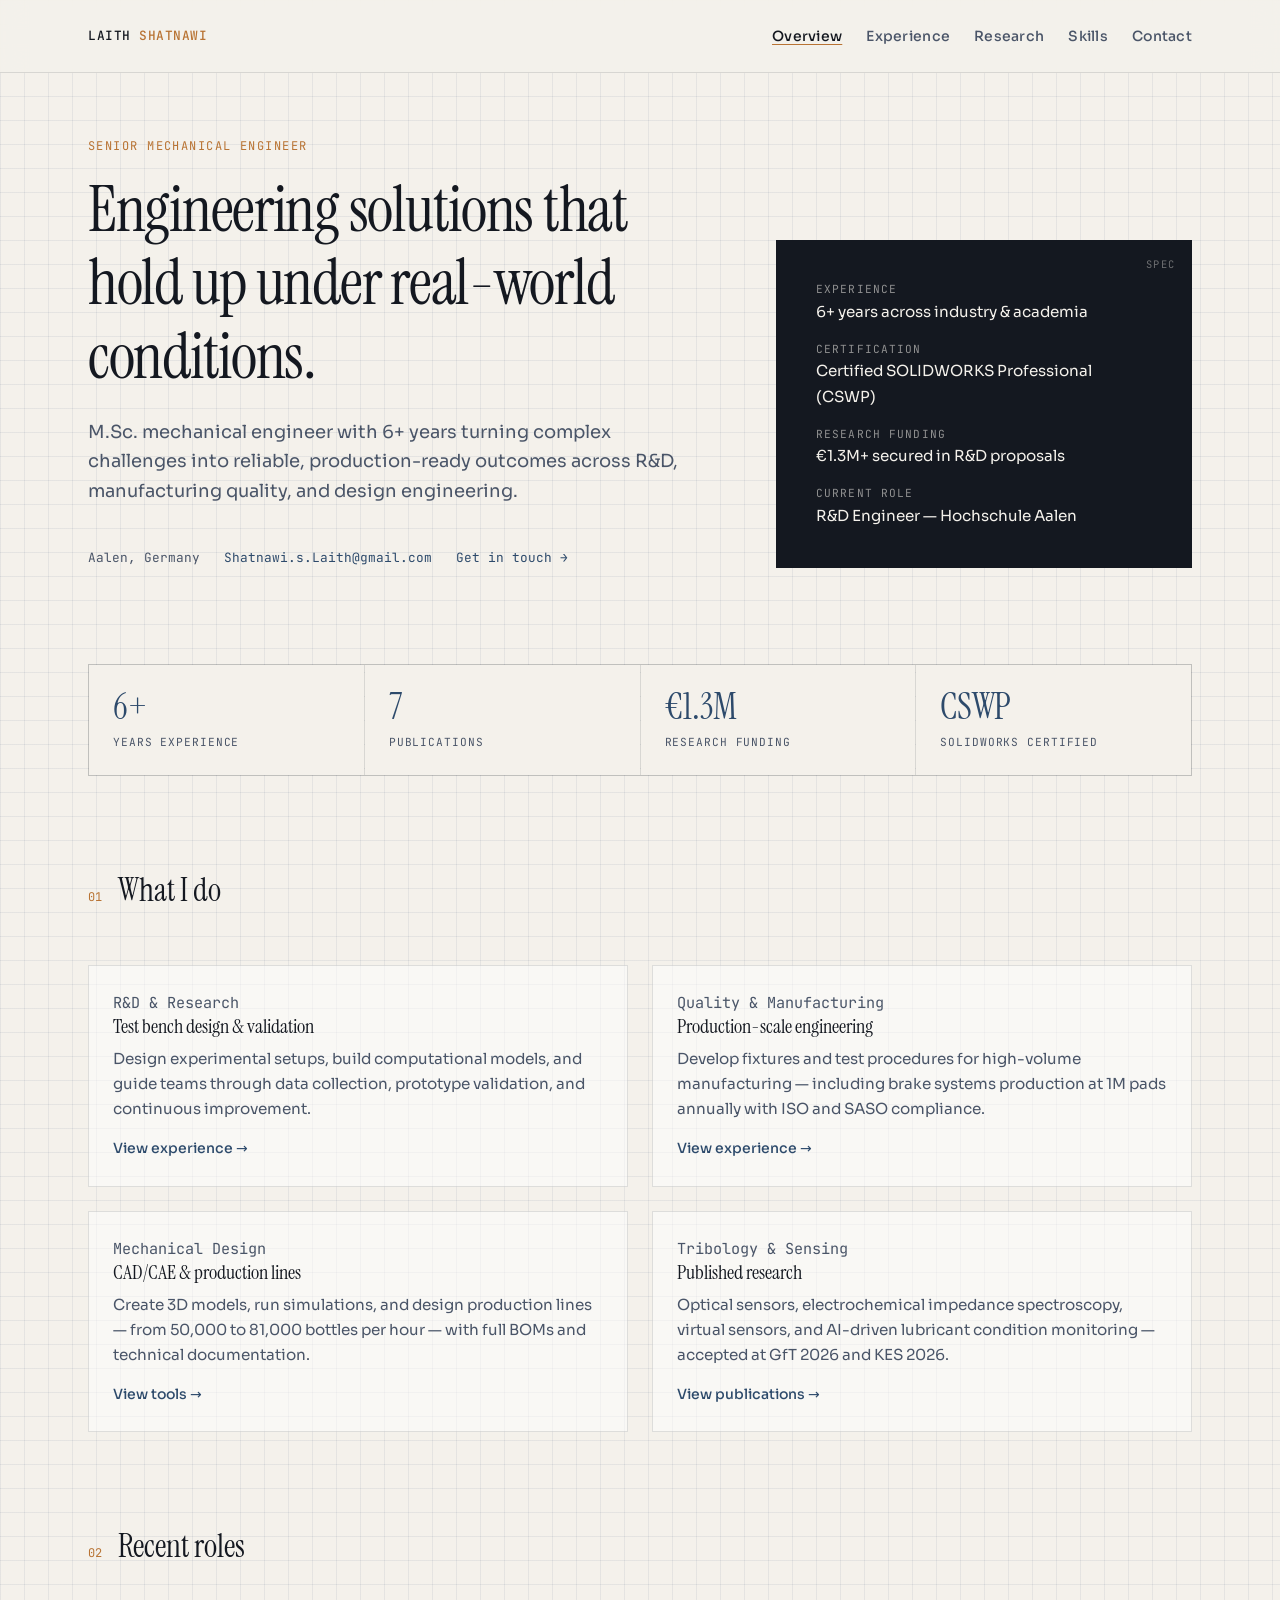
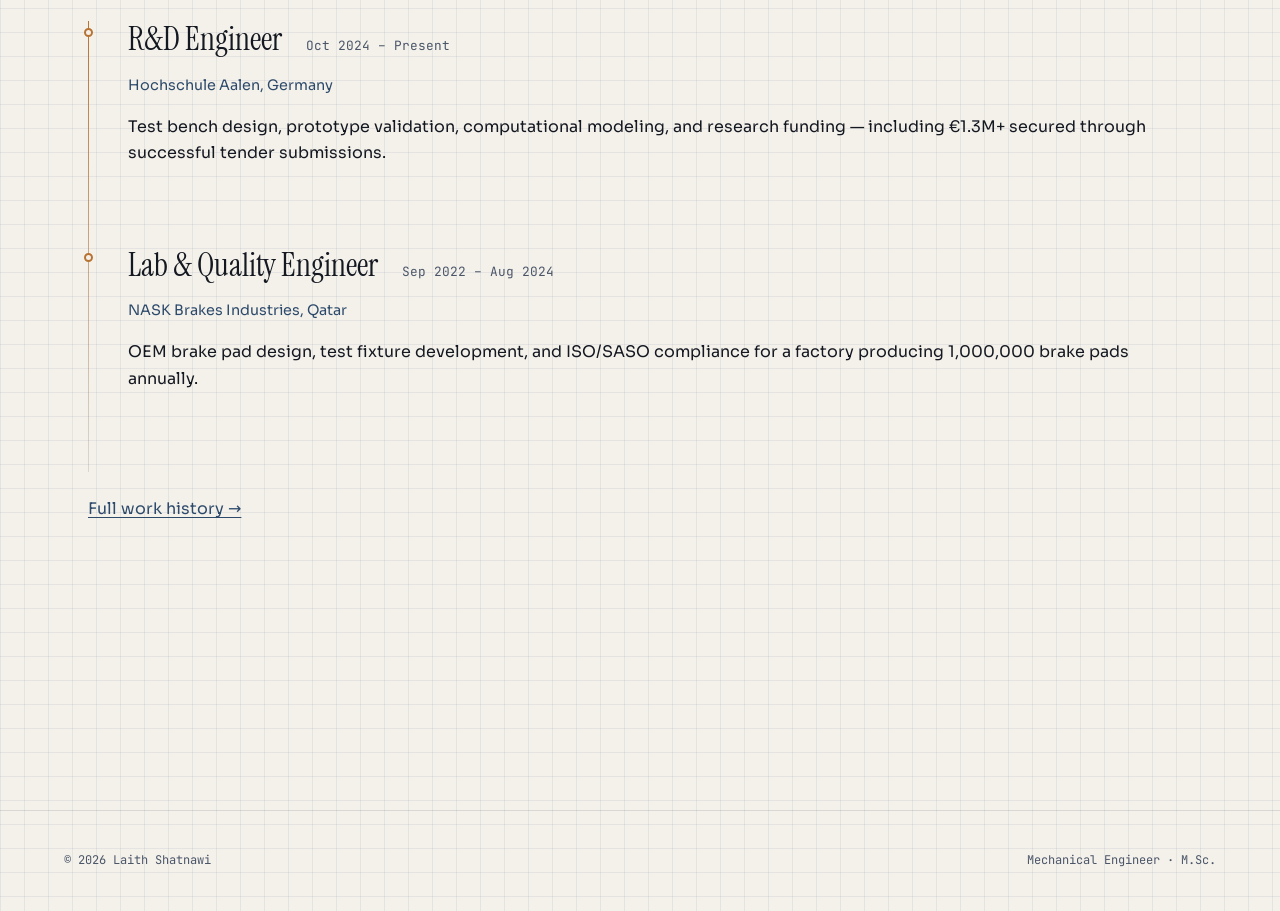
==== index.html @ d7bf0894 "Add multi-page engineering profile site from CV content. Static HTML/CSS site with overview, experie" ====
<!DOCTYPE html>
<html lang="en">
<head>
  <meta charset="UTF-8">
  <meta name="viewport" content="width=device-width, initial-scale=1.0">
  <meta name="description" content="Laith Shatnawi — Senior Mechanical Engineer with 6+ years across R&D, quality engineering, and mechanical design. CSWP certified.">
  <title>Laith Shatnawi — Senior Mechanical Engineer</title>
  <link rel="preconnect" href="https://fonts.googleapis.com">
  <link rel="preconnect" href="https://fonts.gstatic.com" crossorigin>
  <link href="https://fonts.googleapis.com/css2?family=Instrument+Serif:ital@0;1&family=JetBrains+Mono:wght@400;500&family=Sora:wght@400;500;600&display=swap" rel="stylesheet">
  <link rel="stylesheet" href="css/styles.css">
</head>
<body>
  <a class="skip-link" href="#main">Skip to content</a>

  <header class="site-header">
    <div class="nav-inner">
      <a class="logo" href="index.html">Laith <span>Shatnawi</span></a>
      <button class="nav-toggle" aria-expanded="false" aria-controls="site-nav">Menu</button>
      <nav class="site-nav" id="site-nav" aria-label="Main">
        <ul>
          <li><a href="index.html" aria-current="page">Overview</a></li>
          <li><a href="experience.html">Experience</a></li>
          <li><a href="research.html">Research</a></li>
          <li><a href="skills.html">Skills</a></li>
          <li><a href="contact.html">Contact</a></li>
        </ul>
      </nav>
    </div>
  </header>

  <main id="main">
    <section class="hero reveal">
      <div>
        <p class="eyebrow">Senior Mechanical Engineer</p>
        <h1>Engineering solutions that hold up under real-world conditions.</h1>
        <p class="lead">M.Sc. mechanical engineer with 6+ years turning complex challenges into reliable, production-ready outcomes across R&D, manufacturing quality, and design engineering.</p>
        <div class="hero-meta">
          <span>Aalen, Germany</span>
          <a href="mailto:Shatnawi.s.Laith@gmail.com">Shatnawi.s.Laith@gmail.com</a>
          <a href="contact.html">Get in touch →</a>
        </div>
      </div>
      <aside class="spec-card" aria-label="Professional summary">
        <dl>
          <div>
            <dt>Experience</dt>
            <dd>6+ years across industry &amp; academia</dd>
          </div>
          <div>
            <dt>Certification</dt>
            <dd>Certified SOLIDWORKS Professional (CSWP)</dd>
          </div>
          <div>
            <dt>Research funding</dt>
            <dd>€1.3M+ secured in R&amp;D proposals</dd>
          </div>
          <div>
            <dt>Current role</dt>
            <dd>R&amp;D Engineer — Hochschule Aalen</dd>
          </div>
        </dl>
      </aside>
    </section>

    <div class="stats reveal" aria-label="Key metrics">
      <div class="stat">
        <div class="stat-value">6+</div>
        <div class="stat-label">Years experience</div>
      </div>
      <div class="stat">
        <div class="stat-value">7</div>
        <div class="stat-label">Publications</div>
      </div>
      <div class="stat">
        <div class="stat-value">€1.3M</div>
        <div class="stat-label">Research funding</div>
      </div>
      <div class="stat">
        <div class="stat-value">CSWP</div>
        <div class="stat-label">SOLIDWORKS certified</div>
      </div>
    </div>

    <section class="section reveal">
      <div class="section-title">
        <span class="index">01</span>
        <h2>What I do</h2>
      </div>
      <div class="card-grid">
        <article class="card">
          <p class="card-meta">R&amp;D &amp; Research</p>
          <h3>Test bench design &amp; validation</h3>
          <p>Design experimental setups, build computational models, and guide teams through data collection, prototype validation, and continuous improvement.</p>
          <a class="card-link" href="experience.html">View experience →</a>
        </article>
        <article class="card">
          <p class="card-meta">Quality &amp; Manufacturing</p>
          <h3>Production-scale engineering</h3>
          <p>Develop fixtures and test procedures for high-volume manufacturing — including brake systems production at 1M pads annually with ISO and SASO compliance.</p>
          <a class="card-link" href="experience.html">View experience →</a>
        </article>
        <article class="card">
          <p class="card-meta">Mechanical Design</p>
          <h3>CAD/CAE &amp; production lines</h3>
          <p>Create 3D models, run simulations, and design production lines — from 50,000 to 81,000 bottles per hour — with full BOMs and technical documentation.</p>
          <a class="card-link" href="skills.html">View tools →</a>
        </article>
        <article class="card">
          <p class="card-meta">Tribology &amp; Sensing</p>
          <h3>Published research</h3>
          <p>Optical sensors, electrochemical impedance spectroscopy, virtual sensors, and AI-driven lubricant condition monitoring — accepted at GfT 2026 and KES 2026.</p>
          <a class="card-link" href="research.html">View publications →</a>
        </article>
      </div>
    </section>

    <section class="section reveal">
      <div class="section-title">
        <span class="index">02</span>
        <h2>Recent roles</h2>
      </div>
      <div class="timeline">
        <article class="timeline-item">
          <div class="timeline-header">
            <h2>R&amp;D Engineer</h2>
            <span class="timeline-date">Oct 2024 – Present</span>
          </div>
          <p class="timeline-location">Hochschule Aalen, Germany</p>
          <p>Test bench design, prototype validation, computational modeling, and research funding — including €1.3M+ secured through successful tender submissions.</p>
        </article>
        <article class="timeline-item">
          <div class="timeline-header">
            <h2>Lab &amp; Quality Engineer</h2>
            <span class="timeline-date">Sep 2022 – Aug 2024</span>
          </div>
          <p class="timeline-location">NASK Brakes Industries, Qatar</p>
          <p>OEM brake pad design, test fixture development, and ISO/SASO compliance for a factory producing 1,000,000 brake pads annually.</p>
        </article>
      </div>
      <p style="margin-top: var(--space-md);"><a href="experience.html">Full work history →</a></p>
    </section>
  </main>

  <footer class="site-footer">
    <div class="footer-inner">
      <span>© 2026 Laith Shatnawi</span>
      <span>Mechanical Engineer · M.Sc.</span>
    </div>
  </footer>

  <script src="js/main.js"></script>
</body>
</html>
---- css/styles.css ----
/* Laith Shatnawi — Engineering Profile */

:root {
  --ink: #141820;
  --ink-muted: #4a5568;
  --paper: #f4f1eb;
  --paper-warm: #ebe6dc;
  --steel: #2d4a6b;
  --steel-light: #3d6289;
  --copper: #b87333;
  --copper-soft: #d4955a;
  --grid: rgba(45, 74, 107, 0.08);
  --line: rgba(20, 24, 32, 0.12);
  --focus: #2d6cdf;

  --font-display: "Instrument Serif", Georgia, serif;
  --font-body: "Sora", system-ui, sans-serif;
  --font-mono: "JetBrains Mono", ui-monospace, monospace;

  --space-xs: 0.5rem;
  --space-sm: 1rem;
  --space-md: 1.5rem;
  --space-lg: 2.5rem;
  --space-xl: 4rem;
  --space-2xl: 6rem;

  --radius: 2px;
  --max-width: 72rem;
  --nav-height: 4.5rem;
}

*, *::before, *::after { box-sizing: border-box; }

html {
  scroll-behavior: smooth;
  font-size: 100%;
}

@media (prefers-reduced-motion: reduce) {
  html { scroll-behavior: auto; }
  *, *::before, *::after {
    animation-duration: 0.01ms !important;
    animation-iteration-count: 1 !important;
    transition-duration: 0.01ms !important;
  }
}

body {
  margin: 0;
  font-family: var(--font-body);
  font-size: 1rem;
  line-height: 1.65;
  color: var(--ink);
  background-color: var(--paper);
  background-image:
    linear-gradient(var(--grid) 1px, transparent 1px),
    linear-gradient(90deg, var(--grid) 1px, transparent 1px);
  background-size: 24px 24px;
  min-height: 100vh;
}

img { max-width: 100%; height: auto; display: block; }

a {
  color: var(--steel);
  text-decoration-thickness: 1px;
  text-underline-offset: 3px;
  transition: color 0.2s ease;
}

a:hover { color: var(--copper); }

a:focus-visible,
button:focus-visible {
  outline: 2px solid var(--focus);
  outline-offset: 3px;
}

.skip-link {
  position: absolute;
  top: -100%;
  left: var(--space-sm);
  padding: var(--space-xs) var(--space-sm);
  background: var(--ink);
  color: var(--paper);
  z-index: 1000;
}

.skip-link:focus { top: var(--space-sm); }

/* Navigation */
.site-header {
  position: sticky;
  top: 0;
  z-index: 100;
  background: rgba(244, 241, 235, 0.92);
  backdrop-filter: blur(12px);
  border-bottom: 1px solid var(--line);
}

.nav-inner {
  max-width: var(--max-width);
  margin: 0 auto;
  padding: 0 var(--space-md);
  height: var(--nav-height);
  display: flex;
  align-items: center;
  justify-content: space-between;
  gap: var(--space-md);
}

.logo {
  font-family: var(--font-mono);
  font-size: 0.8rem;
  font-weight: 500;
  letter-spacing: 0.04em;
  text-transform: uppercase;
  color: var(--ink);
  text-decoration: none;
}

.logo span { color: var(--copper); }

.site-nav ul {
  display: flex;
  gap: var(--space-md);
  list-style: none;
  margin: 0;
  padding: 0;
}

.site-nav a {
  font-size: 0.875rem;
  font-weight: 500;
  text-decoration: none;
  color: var(--ink-muted);
  letter-spacing: 0.02em;
}

.site-nav a[aria-current="page"],
.site-nav a:hover {
  color: var(--ink);
}

.site-nav a[aria-current="page"] {
  text-decoration: underline;
  text-decoration-color: var(--copper);
}

.nav-toggle {
  display: none;
  background: none;
  border: 1px solid var(--line);
  padding: 0.5rem 0.75rem;
  font-family: var(--font-mono);
  font-size: 0.75rem;
  cursor: pointer;
  color: var(--ink);
}

/* Layout */
main {
  max-width: var(--max-width);
  margin: 0 auto;
  padding: var(--space-xl) var(--space-md) var(--space-2xl);
}

.page-header {
  margin-bottom: var(--space-xl);
  padding-bottom: var(--space-lg);
  border-bottom: 1px solid var(--line);
  position: relative;
}

.page-header::after {
  content: "";
  position: absolute;
  bottom: -1px;
  left: 0;
  width: 4rem;
  height: 2px;
  background: var(--copper);
}

.eyebrow {
  font-family: var(--font-mono);
  font-size: 0.75rem;
  letter-spacing: 0.12em;
  text-transform: uppercase;
  color: var(--copper);
  margin: 0 0 var(--space-sm);
}

h1, h2, h3 {
  font-family: var(--font-display);
  font-weight: 400;
  line-height: 1.15;
  margin: 0 0 var(--space-sm);
}

h1 {
  font-size: clamp(2.5rem, 6vw, 4rem);
  letter-spacing: -0.02em;
}

h2 { font-size: clamp(1.5rem, 3vw, 2rem); }
h3 { font-size: 1.25rem; }

.lead {
  font-size: 1.125rem;
  color: var(--ink-muted);
  max-width: 42rem;
  margin: var(--space-md) 0 0;
}

/* Hero */
.hero {
  display: grid;
  grid-template-columns: 1fr;
  gap: var(--space-xl);
  margin-bottom: var(--space-2xl);
}

@media (min-width: 768px) {
  .hero {
    grid-template-columns: 1.2fr 0.8fr;
    align-items: end;
  }
}

.hero-meta {
  font-family: var(--font-mono);
  font-size: 0.8rem;
  color: var(--ink-muted);
  display: flex;
  flex-wrap: wrap;
  gap: var(--space-sm) var(--space-md);
  margin-top: var(--space-lg);
}

.hero-meta a { text-decoration: none; }
.hero-meta a:hover { text-decoration: underline; }

.spec-card {
  background: var(--ink);
  color: var(--paper);
  padding: var(--space-lg);
  position: relative;
}

.spec-card::before {
  content: "SPEC";
  position: absolute;
  top: var(--space-sm);
  right: var(--space-sm);
  font-family: var(--font-mono);
  font-size: 0.65rem;
  letter-spacing: 0.15em;
  opacity: 0.4;
}

.spec-card dl {
  margin: 0;
  display: grid;
  gap: var(--space-sm);
}

.spec-card dt {
  font-family: var(--font-mono);
  font-size: 0.7rem;
  letter-spacing: 0.1em;
  text-transform: uppercase;
  opacity: 0.55;
}

.spec-card dd {
  margin: 0;
  font-size: 0.95rem;
}

/* Stats row */
.stats {
  display: grid;
  grid-template-columns: repeat(auto-fit, minmax(10rem, 1fr));
  gap: 1px;
  background: var(--line);
  border: 1px solid var(--line);
  margin-bottom: var(--space-2xl);
}

.stat {
  background: var(--paper);
  padding: var(--space-md);
}

.stat-value {
  font-family: var(--font-display);
  font-size: 2.25rem;
  color: var(--steel);
  line-height: 1;
}

.stat-label {
  font-family: var(--font-mono);
  font-size: 0.7rem;
  letter-spacing: 0.08em;
  text-transform: uppercase;
  color: var(--ink-muted);
  margin-top: var(--space-xs);
}

/* Cards & sections */
.section { margin-bottom: var(--space-2xl); }

.section-title {
  display: flex;
  align-items: baseline;
  gap: var(--space-sm);
  margin-bottom: var(--space-lg);
}

.section-title .index {
  font-family: var(--font-mono);
  font-size: 0.75rem;
  color: var(--copper);
}

.card-grid {
  display: grid;
  gap: var(--space-md);
}

@media (min-width: 640px) {
  .card-grid { grid-template-columns: repeat(2, 1fr); }
}

.card {
  background: rgba(255, 255, 255, 0.5);
  border: 1px solid var(--line);
  padding: var(--space-md);
  transition: border-color 0.2s ease, transform 0.2s ease;
}

.card:hover {
  border-color: var(--steel-light);
  transform: translateY(-2px);
}

.card h3 { margin-bottom: var(--space-xs); }

.card-meta {
  font-family: var(--font-mono);
  font-size: 0.75rem;
  color: var(--copper);
  margin-bottom: var(--space-sm);
}

.card p {
  margin: 0;
  font-size: 0.95rem;
  color: var(--ink-muted);
}

.card-link {
  display: inline-block;
  margin-top: var(--space-sm);
  font-size: 0.875rem;
  font-weight: 500;
  text-decoration: none;
}

/* Timeline */
.timeline {
  position: relative;
  padding-left: var(--space-lg);
}

.timeline::before {
  content: "";
  position: absolute;
  left: 0;
  top: 0;
  bottom: 0;
  width: 1px;
  background: linear-gradient(to bottom, var(--copper), var(--line));
}

.timeline-item {
  position: relative;
  padding-bottom: var(--space-xl);
}

.timeline-item::before {
  content: "";
  position: absolute;
  left: calc(-1 * var(--space-lg) - 4px);
  top: 0.4rem;
  width: 9px;
  height: 9px;
  background: var(--paper);
  border: 2px solid var(--copper);
  border-radius: 50%;
}

.timeline-header {
  display: flex;
  flex-wrap: wrap;
  align-items: baseline;
  gap: var(--space-xs) var(--space-md);
  margin-bottom: var(--space-sm);
}

.timeline-header h2 { margin: 0; }

.timeline-date {
  font-family: var(--font-mono);
  font-size: 0.8rem;
  color: var(--ink-muted);
}

.timeline-location {
  font-size: 0.9rem;
  color: var(--steel);
  margin-bottom: var(--space-sm);
}

.timeline ul {
  margin: 0;
  padding-left: 1.25rem;
  color: var(--ink-muted);
}

.timeline li { margin-bottom: 0.5rem; }

/* Publications */
.pub-list { list-style: none; padding: 0; margin: 0; }

.pub-item {
  padding: var(--space-md) 0;
  border-bottom: 1px solid var(--line);
}

.pub-item:first-child { padding-top: 0; }

.pub-title {
  font-weight: 500;
  margin-bottom: var(--space-xs);
  line-height: 1.4;
}

.pub-meta {
  font-family: var(--font-mono);
  font-size: 0.75rem;
  color: var(--ink-muted);
}

.pub-item a {
  font-size: 0.85rem;
  word-break: break-all;
}

/* Skills */
.skill-groups {
  display: grid;
  gap: var(--space-lg);
}

@media (min-width: 640px) {
  .skill-groups { grid-template-columns: repeat(2, 1fr); }
}

.skill-group h3 {
  font-family: var(--font-mono);
  font-size: 0.8rem;
  letter-spacing: 0.08em;
  text-transform: uppercase;
  color: var(--copper);
  margin-bottom: var(--space-sm);
  padding-bottom: var(--space-xs);
  border-bottom: 1px solid var(--line);
}

.skill-tags {
  display: flex;
  flex-wrap: wrap;
  gap: 0.5rem;
  list-style: none;
  padding: 0;
  margin: 0;
}

.skill-tags li {
  font-size: 0.875rem;
  padding: 0.35rem 0.75rem;
  background: rgba(255, 255, 255, 0.6);
  border: 1px solid var(--line);
}

.cert-list { list-style: none; padding: 0; margin: 0; }

.cert-list li {
  padding: var(--space-md);
  border: 1px solid var(--line);
  margin-bottom: var(--space-sm);
  background: rgba(255, 255, 255, 0.4);
}

.cert-list strong { display: block; margin-bottom: 0.25rem; }

.cert-list span {
  font-size: 0.9rem;
  color: var(--ink-muted);
}

/* Contact */
.contact-grid {
  display: grid;
  gap: var(--space-lg);
}

@media (min-width: 640px) {
  .contact-grid { grid-template-columns: 1fr 1fr; }
}

.contact-card {
  padding: var(--space-lg);
  border: 1px solid var(--line);
  background: rgba(255, 255, 255, 0.5);
}

.contact-card h3 { margin-bottom: var(--space-md); }

.contact-list {
  list-style: none;
  padding: 0;
  margin: 0;
}

.contact-list li {
  padding: var(--space-sm) 0;
  border-bottom: 1px solid var(--line);
  display: flex;
  flex-direction: column;
  gap: 0.15rem;
}

.contact-list li:last-child { border-bottom: none; }

.contact-label {
  font-family: var(--font-mono);
  font-size: 0.7rem;
  letter-spacing: 0.1em;
  text-transform: uppercase;
  color: var(--ink-muted);
}

.contact-value {
  font-size: 1rem;
}

.contact-value a { text-decoration: none; font-weight: 500; }

.cta-row {
  display: flex;
  flex-wrap: wrap;
  gap: var(--space-sm);
  margin-top: var(--space-lg);
}

.btn {
  display: inline-flex;
  align-items: center;
  gap: 0.5rem;
  padding: 0.75rem 1.25rem;
  font-family: var(--font-body);
  font-size: 0.9rem;
  font-weight: 500;
  text-decoration: none;
  border: 1px solid var(--ink);
  background: var(--ink);
  color: var(--paper);
  cursor: pointer;
  transition: background 0.2s ease, color 0.2s ease;
}

.btn:hover {
  background: var(--steel);
  border-color: var(--steel);
  color: var(--paper);
}

.btn-outline {
  background: transparent;
  color: var(--ink);
}

.btn-outline:hover {
  background: var(--ink);
  color: var(--paper);
}

/* Footer */
.site-footer {
  border-top: 1px solid var(--line);
  padding: var(--space-lg) var(--space-md);
  margin-top: var(--space-2xl);
}

.footer-inner {
  max-width: var(--max-width);
  margin: 0 auto;
  display: flex;
  flex-wrap: wrap;
  justify-content: space-between;
  gap: var(--space-sm);
  font-family: var(--font-mono);
  font-size: 0.75rem;
  color: var(--ink-muted);
}

/* Reveal animation */
.reveal {
  opacity: 0;
  transform: translateY(1rem);
  transition: opacity 0.6s ease, transform 0.6s ease;
}

.reveal.visible {
  opacity: 1;
  transform: translateY(0);
}

/* Mobile nav */
@media (max-width: 640px) {
  .nav-toggle { display: block; }

  .site-nav {
    position: absolute;
    top: var(--nav-height);
    left: 0;
    right: 0;
    background: var(--paper);
    border-bottom: 1px solid var(--line);
    padding: var(--space-md);
    display: none;
  }

  .site-nav.open { display: block; }

  .site-nav ul {
    flex-direction: column;
    gap: var(--space-sm);
  }
}
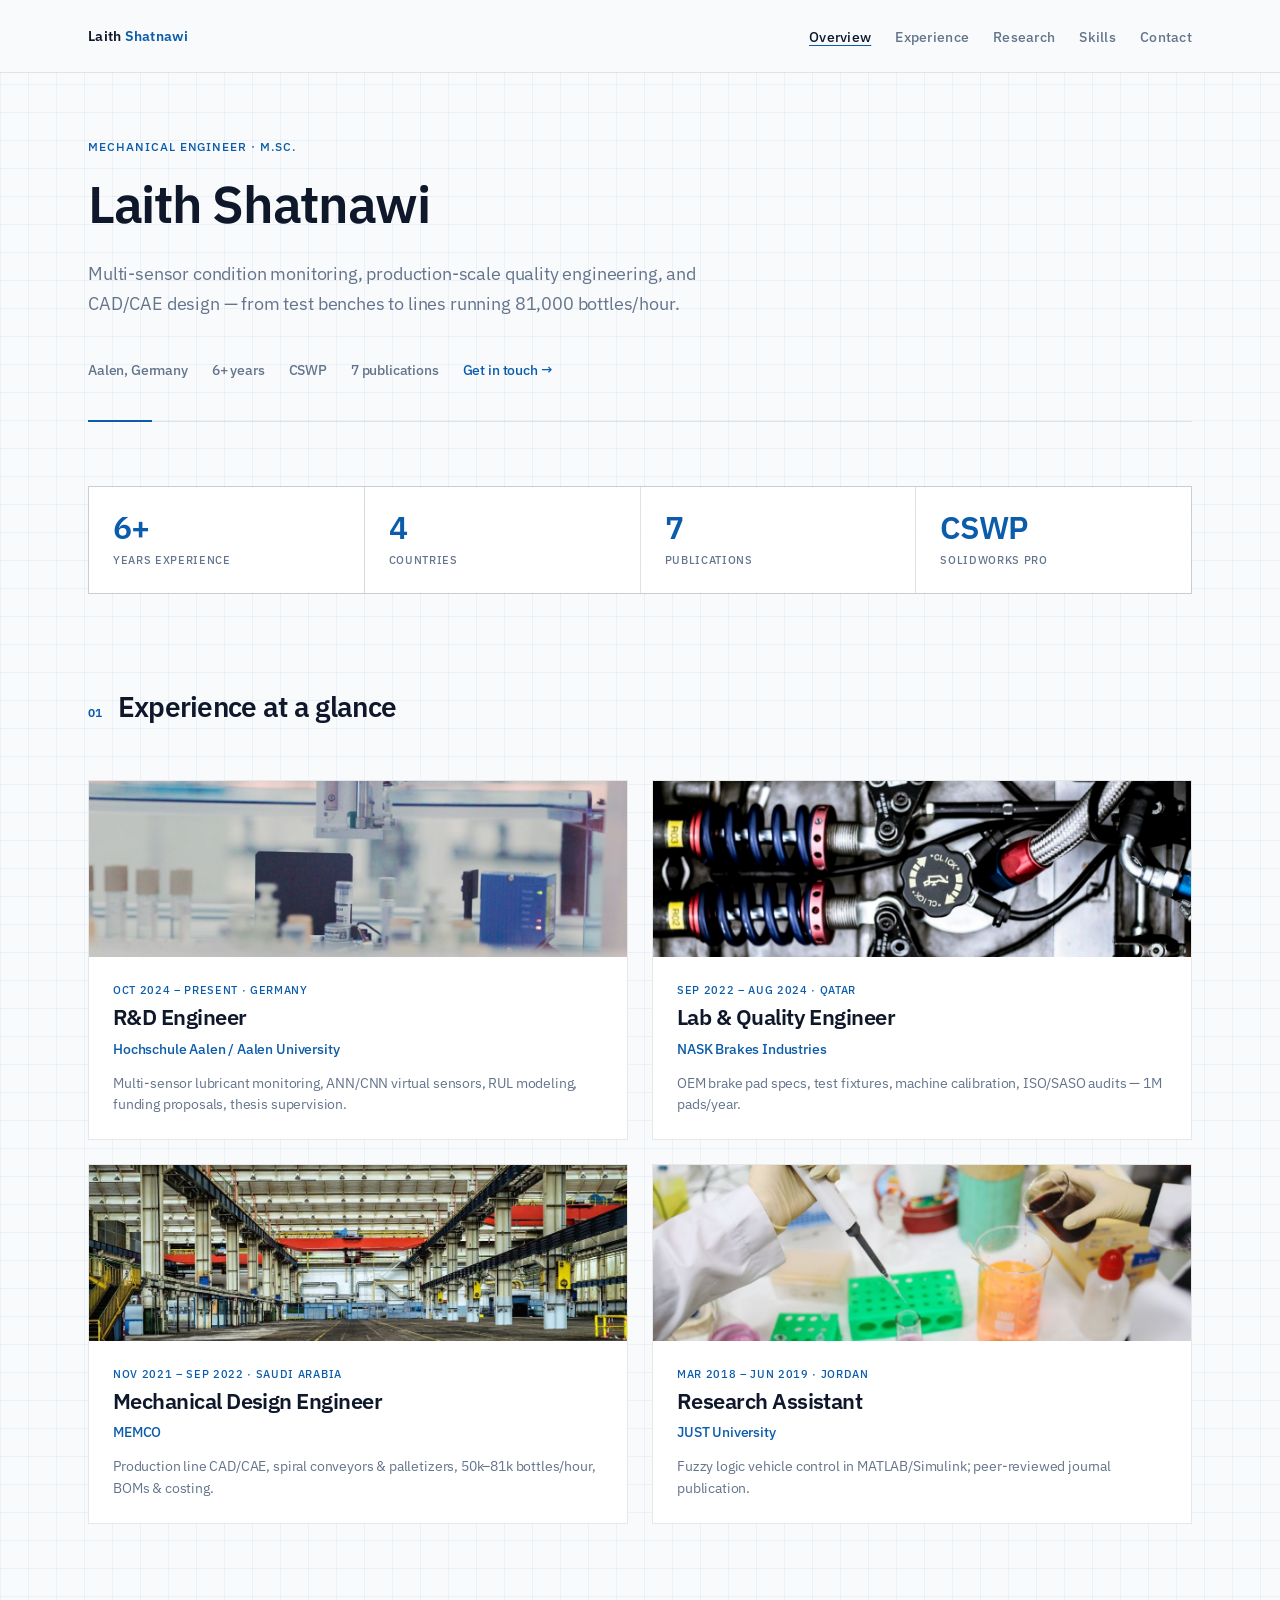
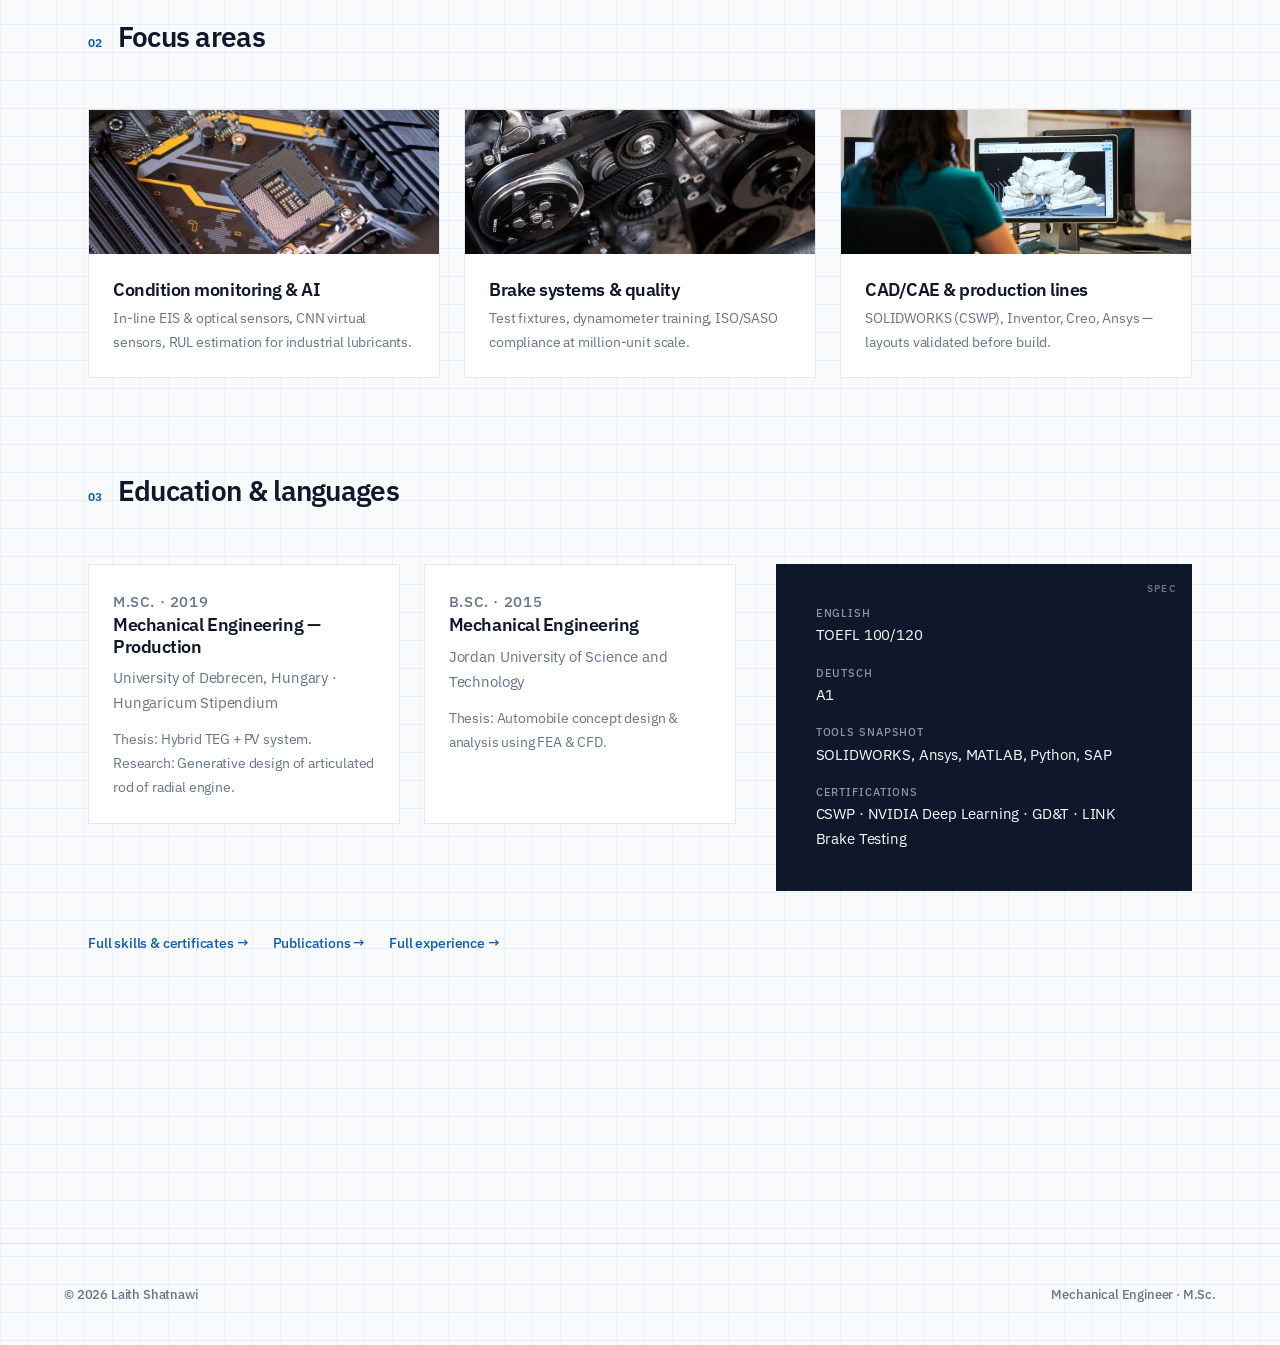
==== commit a89ebbc3: "Rebuild profile for fast overview with scientific light theme. Replace photo placeholders with role " ====
--- a/index.html
+++ b/index.html
@@ -3,11 +3,11 @@
 <head>
   <meta charset="UTF-8">
   <meta name="viewport" content="width=device-width, initial-scale=1.0">
-  <meta name="description" content="Laith Shatnawi — Senior Mechanical Engineer with 6+ years across R&D, quality engineering, and mechanical design. CSWP certified.">
-  <title>Laith Shatnawi — Senior Mechanical Engineer</title>
+  <meta name="description" content="Laith Shatnawi — Mechanical Engineer (M.Sc.). R&D, quality engineering, and mechanical design across Germany, Qatar, Saudi Arabia, and Jordan. CSWP certified.">
+  <title>Laith Shatnawi — Mechanical Engineer</title>
   <link rel="preconnect" href="https://fonts.googleapis.com">
   <link rel="preconnect" href="https://fonts.gstatic.com" crossorigin>
-  <link href="https://fonts.googleapis.com/css2?family=Instrument+Serif:ital@0;1&family=JetBrains+Mono:wght@400;500&family=Sora:wght@400;500;600&display=swap" rel="stylesheet">
+  <link href="https://fonts.googleapis.com/css2?family=IBM+Plex+Sans:ital,wght@0,400;0,500;0,600;0,700;1,400&display=swap" rel="stylesheet">
   <link rel="stylesheet" href="css/styles.css">
 </head>
 <body>
@@ -30,115 +30,159 @@
   </header>
 
   <main id="main">
-    <section class="hero reveal">
-      <div>
-        <p class="eyebrow">Senior Mechanical Engineer</p>
-        <h1>Engineering solutions that hold up under real-world conditions.</h1>
-        <p class="lead">M.Sc. mechanical engineer with 6+ years turning complex challenges into reliable, production-ready outcomes across R&D, manufacturing quality, and design engineering.</p>
-        <div class="hero-meta">
-          <span>Aalen, Germany</span>
-          <a href="mailto:Shatnawi.s.Laith@gmail.com">Shatnawi.s.Laith@gmail.com</a>
-          <a href="contact.html">Get in touch →</a>
-        </div>
+    <header class="hero-overview">
+      <p class="eyebrow">Mechanical Engineer · M.Sc.</p>
+      <h1>Laith Shatnawi</h1>
+      <p class="lead">Multi-sensor condition monitoring, production-scale quality engineering, and CAD/CAE design — from test benches to lines running 81,000 bottles/hour.</p>
+      <div class="hero-meta">
+        <span>Aalen, Germany</span>
+        <span>6+ years</span>
+        <span>CSWP</span>
+        <span>7 publications</span>
+        <a href="contact.html">Get in touch →</a>
       </div>
-      <aside class="spec-card" aria-label="Professional summary">
-        <dl>
-          <div>
-            <dt>Experience</dt>
-            <dd>6+ years across industry &amp; academia</dd>
-          </div>
-          <div>
-            <dt>Certification</dt>
-            <dd>Certified SOLIDWORKS Professional (CSWP)</dd>
-          </div>
-          <div>
-            <dt>Research funding</dt>
-            <dd>€1.3M+ secured in R&amp;D proposals</dd>
-          </div>
-          <div>
-            <dt>Current role</dt>
-            <dd>R&amp;D Engineer — Hochschule Aalen</dd>
-          </div>
-        </dl>
-      </aside>
-    </section>
+    </header>
 
-    <div class="stats reveal" aria-label="Key metrics">
+    <section class="stats" aria-label="Key facts">
       <div class="stat">
         <div class="stat-value">6+</div>
         <div class="stat-label">Years experience</div>
+      </div>
+      <div class="stat">
+        <div class="stat-value">4</div>
+        <div class="stat-label">Countries</div>
       </div>
       <div class="stat">
         <div class="stat-value">7</div>
         <div class="stat-label">Publications</div>
       </div>
       <div class="stat">
-        <div class="stat-value">€1.3M</div>
-        <div class="stat-label">Research funding</div>
+        <div class="stat-value">CSWP</div>
+        <div class="stat-label">SOLIDWORKS Pro</div>
       </div>
-      <div class="stat">
-        <div class="stat-value">CSWP</div>
-        <div class="stat-label">SOLIDWORKS certified</div>
+    </section>
+
+    <section class="section">
+      <div class="section-title">
+        <span class="index">01</span>
+        <h2>Experience at a glance</h2>
       </div>
-    </div>
+      <div class="role-grid">
+        <a class="role-card" href="experience.html#aalen">
+          <img src="images/role-rd.jpg" alt="" width="700" height="394" loading="lazy">
+          <div class="role-card__body">
+            <p class="role-card__meta">Oct 2024 – Present · Germany</p>
+            <h3>R&amp;D Engineer</h3>
+            <p class="role-card__org">Hochschule Aalen / Aalen University</p>
+            <p>Multi-sensor lubricant monitoring, ANN/CNN virtual sensors, RUL modeling, funding proposals, thesis supervision.</p>
+          </div>
+        </a>
+        <a class="role-card" href="experience.html#nask">
+          <img src="images/role-brakes.jpg" alt="" width="700" height="433" loading="lazy">
+          <div class="role-card__body">
+            <p class="role-card__meta">Sep 2022 – Aug 2024 · Qatar</p>
+            <h3>Lab &amp; Quality Engineer</h3>
+            <p class="role-card__org">NASK Brakes Industries</p>
+            <p>OEM brake pad specs, test fixtures, machine calibration, ISO/SASO audits — 1M pads/year.</p>
+          </div>
+        </a>
+        <a class="role-card" href="experience.html#memco">
+          <img src="images/role-production.jpg" alt="" width="700" height="476" loading="lazy">
+          <div class="role-card__body">
+            <p class="role-card__meta">Nov 2021 – Sep 2022 · Saudi Arabia</p>
+            <h3>Mechanical Design Engineer</h3>
+            <p class="role-card__org">MEMCO</p>
+            <p>Production line CAD/CAE, spiral conveyors &amp; palletizers, 50k–81k bottles/hour, BOMs &amp; costing.</p>
+          </div>
+        </a>
+        <a class="role-card" href="experience.html#just">
+          <img src="images/role-research.jpg" alt="" width="700" height="466" loading="lazy">
+          <div class="role-card__body">
+            <p class="role-card__meta">Mar 2018 – Jun 2019 · Jordan</p>
+            <h3>Research Assistant</h3>
+            <p class="role-card__org">JUST University</p>
+            <p>Fuzzy logic vehicle control in MATLAB/Simulink; peer-reviewed journal publication.</p>
+          </div>
+        </a>
+      </div>
+    </section>
 
     <section class="section reveal">
       <div class="section-title">
-        <span class="index">01</span>
-        <h2>What I do</h2>
+        <span class="index">02</span>
+        <h2>Focus areas</h2>
       </div>
-      <div class="card-grid">
-        <article class="card">
-          <p class="card-meta">R&amp;D &amp; Research</p>
-          <h3>Test bench design &amp; validation</h3>
-          <p>Design experimental setups, build computational models, and guide teams through data collection, prototype validation, and continuous improvement.</p>
-          <a class="card-link" href="experience.html">View experience →</a>
+      <div class="focus-strip">
+        <article class="focus-item">
+          <img src="images/work-sensors.jpg" alt="" width="400" height="600" loading="lazy">
+          <div>
+            <h3>Condition monitoring &amp; AI</h3>
+            <p>In-line EIS &amp; optical sensors, CNN virtual sensors, RUL estimation for industrial lubricants.</p>
+          </div>
         </article>
-        <article class="card">
-          <p class="card-meta">Quality &amp; Manufacturing</p>
-          <h3>Production-scale engineering</h3>
-          <p>Develop fixtures and test procedures for high-volume manufacturing — including brake systems production at 1M pads annually with ISO and SASO compliance.</p>
-          <a class="card-link" href="experience.html">View experience →</a>
+        <article class="focus-item">
+          <img src="images/work-automotive.jpg" alt="" width="700" height="394" loading="lazy">
+          <div>
+            <h3>Brake systems &amp; quality</h3>
+            <p>Test fixtures, dynamometer training, ISO/SASO compliance at million-unit scale.</p>
+          </div>
         </article>
-        <article class="card">
-          <p class="card-meta">Mechanical Design</p>
-          <h3>CAD/CAE &amp; production lines</h3>
-          <p>Create 3D models, run simulations, and design production lines — from 50,000 to 81,000 bottles per hour — with full BOMs and technical documentation.</p>
-          <a class="card-link" href="skills.html">View tools →</a>
-        </article>
-        <article class="card">
-          <p class="card-meta">Tribology &amp; Sensing</p>
-          <h3>Published research</h3>
-          <p>Optical sensors, electrochemical impedance spectroscopy, virtual sensors, and AI-driven lubricant condition monitoring — accepted at GfT 2026 and KES 2026.</p>
-          <a class="card-link" href="research.html">View publications →</a>
+        <article class="focus-item">
+          <img src="images/work-cad.jpg" alt="" width="700" height="467" loading="lazy">
+          <div>
+            <h3>CAD/CAE &amp; production lines</h3>
+            <p>SOLIDWORKS (CSWP), Inventor, Creo, Ansys — layouts validated before build.</p>
+          </div>
         </article>
       </div>
     </section>
 
     <section class="section reveal">
       <div class="section-title">
-        <span class="index">02</span>
-        <h2>Recent roles</h2>
+        <span class="index">03</span>
+        <h2>Education &amp; languages</h2>
       </div>
-      <div class="timeline">
-        <article class="timeline-item">
-          <div class="timeline-header">
-            <h2>R&amp;D Engineer</h2>
-            <span class="timeline-date">Oct 2024 – Present</span>
-          </div>
-          <p class="timeline-location">Hochschule Aalen, Germany</p>
-          <p>Test bench design, prototype validation, computational modeling, and research funding — including €1.3M+ secured through successful tender submissions.</p>
-        </article>
-        <article class="timeline-item">
-          <div class="timeline-header">
-            <h2>Lab &amp; Quality Engineer</h2>
-            <span class="timeline-date">Sep 2022 – Aug 2024</span>
-          </div>
-          <p class="timeline-location">NASK Brakes Industries, Qatar</p>
-          <p>OEM brake pad design, test fixture development, and ISO/SASO compliance for a factory producing 1,000,000 brake pads annually.</p>
-        </article>
+      <div class="overview-split">
+        <div class="card-grid">
+          <article class="card">
+            <p class="card-meta">M.Sc. · 2019</p>
+            <h3>Mechanical Engineering — Production</h3>
+            <p>University of Debrecen, Hungary · Hungaricum Stipendium</p>
+            <p style="margin-top:0.75rem;font-size:0.9rem;">Thesis: Hybrid TEG + PV system. Research: Generative design of articulated rod of radial engine.</p>
+          </article>
+          <article class="card">
+            <p class="card-meta">B.Sc. · 2015</p>
+            <h3>Mechanical Engineering</h3>
+            <p>Jordan University of Science and Technology</p>
+            <p style="margin-top:0.75rem;font-size:0.9rem;">Thesis: Automobile concept design &amp; analysis using FEA &amp; CFD.</p>
+          </article>
+        </div>
+        <aside class="spec-card">
+          <dl>
+            <div>
+              <dt>English</dt>
+              <dd>TOEFL 100/120</dd>
+            </div>
+            <div>
+              <dt>Deutsch</dt>
+              <dd>A1</dd>
+            </div>
+            <div>
+              <dt>Tools snapshot</dt>
+              <dd>SOLIDWORKS, Ansys, MATLAB, Python, SAP</dd>
+            </div>
+            <div>
+              <dt>Certifications</dt>
+              <dd>CSWP · NVIDIA Deep Learning · GD&amp;T · LINK Brake Testing</dd>
+            </div>
+          </dl>
+        </aside>
       </div>
-      <p style="margin-top: var(--space-md);"><a href="experience.html">Full work history →</a></p>
+      <p class="section-links">
+        <a href="skills.html">Full skills &amp; certificates →</a>
+        <a href="research.html">Publications →</a>
+        <a href="experience.html">Full experience →</a>
+      </p>
     </section>
   </main>
 
--- a/css/styles.css
+++ b/css/styles.css
@@ -1,21 +1,22 @@
 /* Laith Shatnawi — Engineering Profile */
 
 :root {
-  --ink: #141820;
-  --ink-muted: #4a5568;
-  --paper: #f4f1eb;
-  --paper-warm: #ebe6dc;
-  --steel: #2d4a6b;
-  --steel-light: #3d6289;
-  --copper: #b87333;
-  --copper-soft: #d4955a;
-  --grid: rgba(45, 74, 107, 0.08);
-  --line: rgba(20, 24, 32, 0.12);
-  --focus: #2d6cdf;
-
-  --font-display: "Instrument Serif", Georgia, serif;
-  --font-body: "Sora", system-ui, sans-serif;
-  --font-mono: "JetBrains Mono", ui-monospace, monospace;
+  --ink: #0f172a;
+  --ink-muted: #64748b;
+  --paper: #f8fafc;
+  --paper-warm: #f1f5f9;
+  --steel: #0b5cab;
+  --steel-light: #1a73c7;
+  --copper: #0b5cab;
+  --copper-soft: #3b82c4;
+  --grid: rgba(11, 92, 171, 0.055);
+  --line: rgba(15, 23, 42, 0.1);
+  --focus: #0b5cab;
+  --surface: #ffffff;
+
+  --font-display: "IBM Plex Sans", "Helvetica Neue", Helvetica, Arial, sans-serif;
+  --font-body: "IBM Plex Sans", "Helvetica Neue", Helvetica, Arial, sans-serif;
+  --font-mono: "IBM Plex Sans", "Helvetica Neue", Helvetica, Arial, sans-serif;
 
   --space-xs: 0.5rem;
   --space-sm: 1rem;
@@ -49,13 +50,15 @@
   margin: 0;
   font-family: var(--font-body);
   font-size: 1rem;
+  font-weight: 400;
   line-height: 1.65;
+  letter-spacing: -0.01em;
   color: var(--ink);
   background-color: var(--paper);
   background-image:
     linear-gradient(var(--grid) 1px, transparent 1px),
     linear-gradient(90deg, var(--grid) 1px, transparent 1px);
-  background-size: 24px 24px;
+  background-size: 28px 28px;
   min-height: 100vh;
 }
 
@@ -68,7 +71,7 @@
   transition: color 0.2s ease;
 }
 
-a:hover { color: var(--copper); }
+a:hover { color: var(--steel-light); }
 
 a:focus-visible,
 button:focus-visible {
@@ -93,9 +96,13 @@
   position: sticky;
   top: 0;
   z-index: 100;
-  background: rgba(244, 241, 235, 0.92);
+  background: rgba(248, 250, 252, 0.92);
   backdrop-filter: blur(12px);
   border-bottom: 1px solid var(--line);
+}
+
+.site-header .nav-inner {
+  position: relative;
 }
 
 .nav-inner {
@@ -110,16 +117,16 @@
 }
 
 .logo {
-  font-family: var(--font-mono);
-  font-size: 0.8rem;
-  font-weight: 500;
-  letter-spacing: 0.04em;
-  text-transform: uppercase;
+  font-family: var(--font-body);
+  font-size: 0.85rem;
+  font-weight: 600;
+  letter-spacing: 0.02em;
+  text-transform: none;
   color: var(--ink);
   text-decoration: none;
 }
 
-.logo span { color: var(--copper); }
+.logo span { color: var(--steel); }
 
 .site-nav ul {
   display: flex;
@@ -152,8 +159,9 @@
   background: none;
   border: 1px solid var(--line);
   padding: 0.5rem 0.75rem;
-  font-family: var(--font-mono);
+  font-family: var(--font-body);
   font-size: 0.75rem;
+  font-weight: 500;
   cursor: pointer;
   color: var(--ink);
 }
@@ -183,28 +191,30 @@
 }
 
 .eyebrow {
-  font-family: var(--font-mono);
+  font-family: var(--font-body);
   font-size: 0.75rem;
-  letter-spacing: 0.12em;
+  font-weight: 500;
+  letter-spacing: 0.08em;
   text-transform: uppercase;
-  color: var(--copper);
+  color: var(--steel);
   margin: 0 0 var(--space-sm);
 }
 
 h1, h2, h3 {
   font-family: var(--font-display);
-  font-weight: 400;
-  line-height: 1.15;
+  font-weight: 600;
+  line-height: 1.2;
+  letter-spacing: -0.025em;
   margin: 0 0 var(--space-sm);
 }
 
 h1 {
-  font-size: clamp(2.5rem, 6vw, 4rem);
-  letter-spacing: -0.02em;
-}
-
-h2 { font-size: clamp(1.5rem, 3vw, 2rem); }
-h3 { font-size: 1.25rem; }
+  font-size: clamp(2.25rem, 5vw, 3.25rem);
+  font-weight: 600;
+}
+
+h2 { font-size: clamp(1.35rem, 2.5vw, 1.75rem); }
+h3 { font-size: 1.125rem; font-weight: 600; }
 
 .lead {
   font-size: 1.125rem;
@@ -229,8 +239,9 @@
 }
 
 .hero-meta {
-  font-family: var(--font-mono);
-  font-size: 0.8rem;
+  font-family: var(--font-body);
+  font-size: 0.85rem;
+  font-weight: 500;
   color: var(--ink-muted);
   display: flex;
   flex-wrap: wrap;
@@ -253,9 +264,10 @@
   position: absolute;
   top: var(--space-sm);
   right: var(--space-sm);
-  font-family: var(--font-mono);
+  font-family: var(--font-body);
   font-size: 0.65rem;
-  letter-spacing: 0.15em;
+  font-weight: 600;
+  letter-spacing: 0.12em;
   opacity: 0.4;
 }
 
@@ -266,9 +278,10 @@
 }
 
 .spec-card dt {
-  font-family: var(--font-mono);
+  font-family: var(--font-body);
   font-size: 0.7rem;
-  letter-spacing: 0.1em;
+  font-weight: 500;
+  letter-spacing: 0.08em;
   text-transform: uppercase;
   opacity: 0.55;
 }
@@ -289,21 +302,24 @@
 }
 
 .stat {
-  background: var(--paper);
+  background: var(--surface);
   padding: var(--space-md);
 }
 
 .stat-value {
   font-family: var(--font-display);
-  font-size: 2.25rem;
+  font-size: 2rem;
+  font-weight: 600;
+  letter-spacing: -0.03em;
   color: var(--steel);
   line-height: 1;
 }
 
 .stat-label {
-  font-family: var(--font-mono);
+  font-family: var(--font-body);
   font-size: 0.7rem;
-  letter-spacing: 0.08em;
+  font-weight: 500;
+  letter-spacing: 0.06em;
   text-transform: uppercase;
   color: var(--ink-muted);
   margin-top: var(--space-xs);
@@ -320,8 +336,9 @@
 }
 
 .section-title .index {
-  font-family: var(--font-mono);
+  font-family: var(--font-body);
   font-size: 0.75rem;
+  font-weight: 600;
   color: var(--copper);
 }
 
@@ -335,7 +352,7 @@
 }
 
 .card {
-  background: rgba(255, 255, 255, 0.5);
+  background: var(--surface);
   border: 1px solid var(--line);
   padding: var(--space-md);
   transition: border-color 0.2s ease, transform 0.2s ease;
@@ -349,8 +366,11 @@
 .card h3 { margin-bottom: var(--space-xs); }
 
 .card-meta {
-  font-family: var(--font-mono);
+  font-family: var(--font-body);
   font-size: 0.75rem;
+  font-weight: 500;
+  letter-spacing: 0.04em;
+  text-transform: uppercase;
   color: var(--copper);
   margin-bottom: var(--space-sm);
 }
@@ -413,7 +433,7 @@
 .timeline-header h2 { margin: 0; }
 
 .timeline-date {
-  font-family: var(--font-mono);
+  font-family: var(--font-body);
   font-size: 0.8rem;
   color: var(--ink-muted);
 }
@@ -449,7 +469,7 @@
 }
 
 .pub-meta {
-  font-family: var(--font-mono);
+  font-family: var(--font-body);
   font-size: 0.75rem;
   color: var(--ink-muted);
 }
@@ -470,9 +490,10 @@
 }
 
 .skill-group h3 {
-  font-family: var(--font-mono);
+  font-family: var(--font-body);
   font-size: 0.8rem;
-  letter-spacing: 0.08em;
+  font-weight: 600;
+  letter-spacing: 0.06em;
   text-transform: uppercase;
   color: var(--copper);
   margin-bottom: var(--space-sm);
@@ -492,7 +513,7 @@
 .skill-tags li {
   font-size: 0.875rem;
   padding: 0.35rem 0.75rem;
-  background: rgba(255, 255, 255, 0.6);
+  background: var(--surface);
   border: 1px solid var(--line);
 }
 
@@ -502,7 +523,7 @@
   padding: var(--space-md);
   border: 1px solid var(--line);
   margin-bottom: var(--space-sm);
-  background: rgba(255, 255, 255, 0.4);
+  background: var(--surface);
 }
 
 .cert-list strong { display: block; margin-bottom: 0.25rem; }
@@ -525,7 +546,7 @@
 .contact-card {
   padding: var(--space-lg);
   border: 1px solid var(--line);
-  background: rgba(255, 255, 255, 0.5);
+  background: var(--surface);
 }
 
 .contact-card h3 { margin-bottom: var(--space-md); }
@@ -547,7 +568,7 @@
 .contact-list li:last-child { border-bottom: none; }
 
 .contact-label {
-  font-family: var(--font-mono);
+  font-family: var(--font-body);
   font-size: 0.7rem;
   letter-spacing: 0.1em;
   text-transform: uppercase;
@@ -613,8 +634,9 @@
   flex-wrap: wrap;
   justify-content: space-between;
   gap: var(--space-sm);
-  font-family: var(--font-mono);
-  font-size: 0.75rem;
+  font-family: var(--font-body);
+  font-size: 0.8rem;
+  font-weight: 500;
   color: var(--ink-muted);
 }
 
@@ -628,6 +650,223 @@
 .reveal.visible {
   opacity: 1;
   transform: translateY(0);
+}
+
+/* Overview hero */
+.hero-overview {
+  margin-bottom: var(--space-xl);
+  padding-bottom: var(--space-lg);
+  border-bottom: 1px solid var(--line);
+  position: relative;
+}
+
+.hero-overview::after {
+  content: "";
+  position: absolute;
+  bottom: -1px;
+  left: 0;
+  width: 4rem;
+  height: 2px;
+  background: var(--copper);
+}
+
+.hero-overview h1 {
+  margin-bottom: var(--space-sm);
+}
+
+.section-links {
+  display: flex;
+  flex-wrap: wrap;
+  gap: var(--space-sm) var(--space-md);
+  margin-top: var(--space-lg);
+  font-size: 0.9rem;
+  font-weight: 500;
+}
+
+.section-links a { text-decoration: none; }
+.section-links a:hover { text-decoration: underline; }
+
+.overview-split {
+  display: grid;
+  gap: var(--space-lg);
+}
+
+@media (min-width: 900px) {
+  .overview-split {
+    grid-template-columns: 1.4fr 0.9fr;
+    align-items: start;
+  }
+}
+
+/* Role overview cards */
+.role-grid {
+  display: grid;
+  gap: var(--space-md);
+}
+
+@media (min-width: 720px) {
+  .role-grid { grid-template-columns: repeat(2, 1fr); }
+}
+
+.role-card {
+  display: flex;
+  flex-direction: column;
+  text-decoration: none;
+  color: inherit;
+  background: var(--surface);
+  border: 1px solid var(--line);
+  overflow: hidden;
+  transition: border-color 0.2s ease, transform 0.2s ease;
+}
+
+.role-card:hover {
+  border-color: var(--steel-light);
+  transform: translateY(-3px);
+  color: inherit;
+}
+
+.role-card img {
+  width: 100%;
+  height: 11rem;
+  object-fit: cover;
+}
+
+.role-card__body {
+  padding: var(--space-md);
+  display: flex;
+  flex-direction: column;
+  gap: 0.35rem;
+  flex: 1;
+}
+
+.role-card__meta {
+  font-family: var(--font-body);
+  font-size: 0.7rem;
+  font-weight: 500;
+  letter-spacing: 0.06em;
+  text-transform: uppercase;
+  color: var(--copper);
+  margin: 0;
+}
+
+.role-card h3 {
+  margin: 0;
+  font-size: 1.35rem;
+}
+
+.role-card__org {
+  font-size: 0.9rem;
+  color: var(--steel);
+  margin: 0 0 0.35rem;
+  font-weight: 500;
+}
+
+.role-card__body > p:last-child {
+  margin: 0;
+  font-size: 0.9rem;
+  color: var(--ink-muted);
+  line-height: 1.5;
+}
+
+/* Focus strip */
+.focus-strip {
+  display: grid;
+  gap: var(--space-md);
+}
+
+@media (min-width: 768px) {
+  .focus-strip { grid-template-columns: repeat(3, 1fr); }
+}
+
+.focus-item {
+  border: 1px solid var(--line);
+  background: var(--surface);
+  overflow: hidden;
+}
+
+.focus-item img {
+  width: 100%;
+  height: 9rem;
+  object-fit: cover;
+}
+
+.focus-item > div {
+  padding: var(--space-md);
+}
+
+.focus-item h3 {
+  margin-bottom: 0.35rem;
+  font-size: 1.15rem;
+}
+
+.focus-item p {
+  margin: 0;
+  font-size: 0.9rem;
+  color: var(--ink-muted);
+}
+
+/* Experience detail blocks */
+.exp-block {
+  display: grid;
+  gap: var(--space-md);
+  margin-bottom: var(--space-2xl);
+  padding-bottom: var(--space-xl);
+  border-bottom: 1px solid var(--line);
+  scroll-margin-top: calc(var(--nav-height) + 1rem);
+}
+
+@media (min-width: 800px) {
+  .exp-block {
+    grid-template-columns: 0.9fr 1.2fr;
+    gap: var(--space-lg);
+    align-items: start;
+  }
+}
+
+.exp-block__media {
+  border: 1px solid var(--line);
+  overflow: hidden;
+  background: var(--paper-warm);
+}
+
+.exp-block__media img {
+  width: 100%;
+  height: 100%;
+  min-height: 14rem;
+  object-fit: cover;
+}
+
+.exp-intro {
+  color: var(--ink);
+  font-weight: 500;
+  margin: 0 0 var(--space-sm);
+}
+
+.exp-block ul {
+  margin: 0;
+  padding-left: 1.25rem;
+  color: var(--ink-muted);
+}
+
+.exp-block li { margin-bottom: 0.45rem; }
+
+.title-alt {
+  font-family: var(--font-body);
+  font-size: 0.85rem;
+  font-weight: 500;
+  color: var(--ink-muted);
+  letter-spacing: 0;
+}
+
+.pub-badge {
+  display: inline-block;
+  font-family: var(--font-body);
+  font-size: 0.65rem;
+  font-weight: 600;
+  letter-spacing: 0.08em;
+  text-transform: uppercase;
+  color: var(--copper);
+  margin: 0 0 0.35rem;
 }
 
 /* Mobile nav */
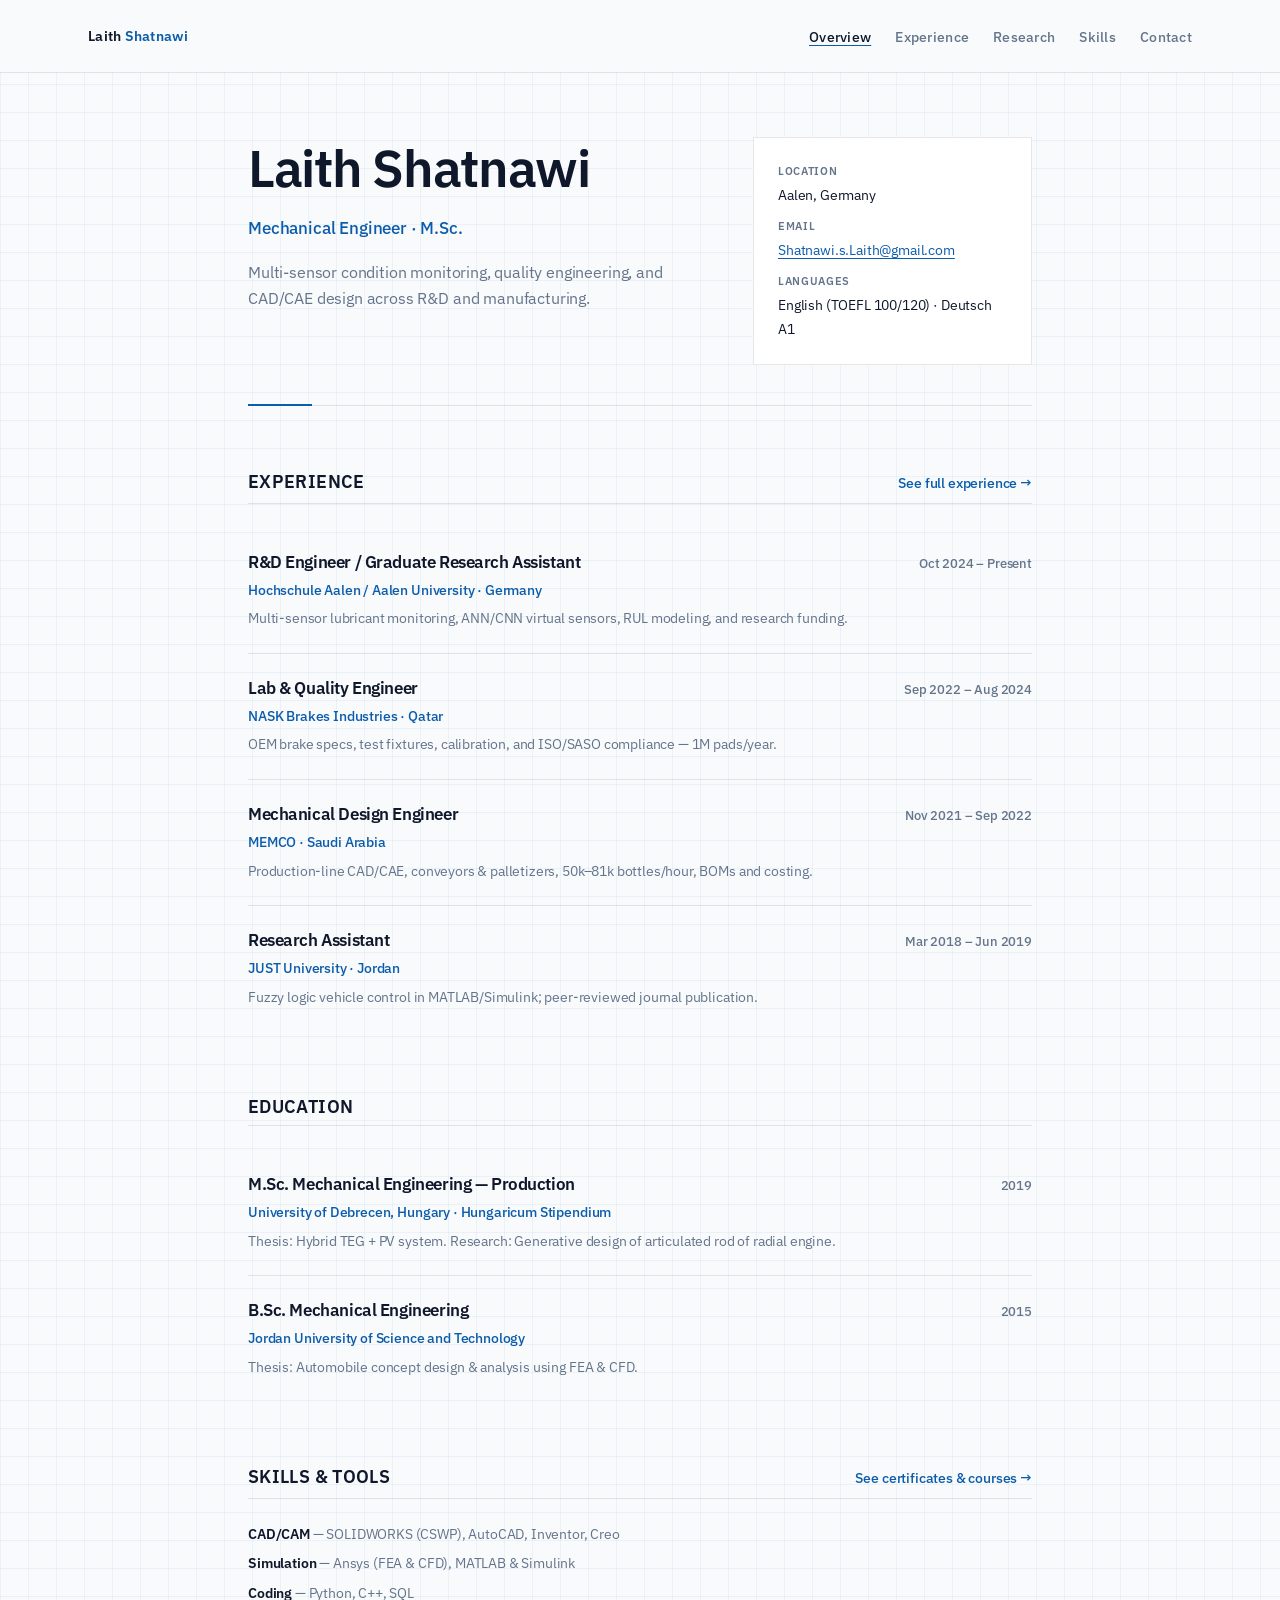
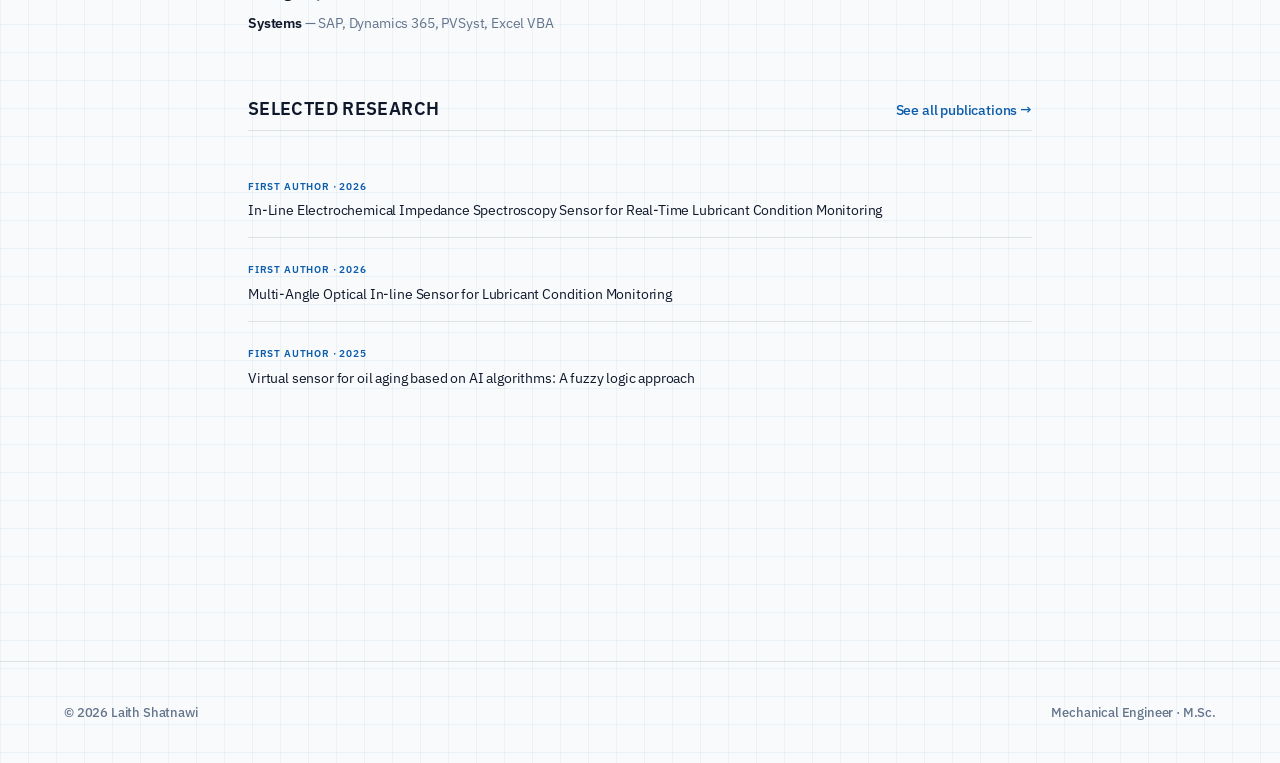
==== commit 0e6ada82: "Present homepage as a classic CV with click-through detail. Remove phone numbers, swap the CAD focus" ====
--- a/index.html
+++ b/index.html
@@ -29,160 +29,117 @@
     </div>
   </header>
 
-  <main id="main">
-    <header class="hero-overview">
-      <p class="eyebrow">Mechanical Engineer · M.Sc.</p>
-      <h1>Laith Shatnawi</h1>
-      <p class="lead">Multi-sensor condition monitoring, production-scale quality engineering, and CAD/CAE design — from test benches to lines running 81,000 bottles/hour.</p>
-      <div class="hero-meta">
-        <span>Aalen, Germany</span>
-        <span>6+ years</span>
-        <span>CSWP</span>
-        <span>7 publications</span>
-        <a href="contact.html">Get in touch →</a>
+  <main id="main" class="cv-main">
+    <header class="cv-header">
+      <div>
+        <h1>Laith Shatnawi</h1>
+        <p class="cv-title">Mechanical Engineer · M.Sc.</p>
+        <p class="lead">Multi-sensor condition monitoring, quality engineering, and CAD/CAE design across R&amp;D and manufacturing.</p>
       </div>
+      <ul class="cv-meta">
+        <li><span>Location</span> Aalen, Germany</li>
+        <li><span>Email</span> <a href="mailto:Shatnawi.s.Laith@gmail.com">Shatnawi.s.Laith@gmail.com</a></li>
+        <li><span>Languages</span> English (TOEFL 100/120) · Deutsch A1</li>
+      </ul>
     </header>
 
-    <section class="stats" aria-label="Key facts">
-      <div class="stat">
-        <div class="stat-value">6+</div>
-        <div class="stat-label">Years experience</div>
+    <section class="cv-section" id="experience">
+      <div class="cv-section__head">
+        <h2>Experience</h2>
+        <a class="cv-more" href="experience.html">See full experience →</a>
       </div>
-      <div class="stat">
-        <div class="stat-value">4</div>
-        <div class="stat-label">Countries</div>
+      <ul class="cv-list">
+        <li>
+          <div class="cv-list__top">
+            <h3>R&amp;D Engineer / Graduate Research Assistant</h3>
+            <span class="cv-list__date">Oct 2024 – Present</span>
+          </div>
+          <p class="cv-list__org">Hochschule Aalen / Aalen University · Germany</p>
+          <p class="cv-list__summary">Multi-sensor lubricant monitoring, ANN/CNN virtual sensors, RUL modeling, and research funding.</p>
+        </li>
+        <li>
+          <div class="cv-list__top">
+            <h3>Lab &amp; Quality Engineer</h3>
+            <span class="cv-list__date">Sep 2022 – Aug 2024</span>
+          </div>
+          <p class="cv-list__org">NASK Brakes Industries · Qatar</p>
+          <p class="cv-list__summary">OEM brake specs, test fixtures, calibration, and ISO/SASO compliance — 1M pads/year.</p>
+        </li>
+        <li>
+          <div class="cv-list__top">
+            <h3>Mechanical Design Engineer</h3>
+            <span class="cv-list__date">Nov 2021 – Sep 2022</span>
+          </div>
+          <p class="cv-list__org">MEMCO · Saudi Arabia</p>
+          <p class="cv-list__summary">Production-line CAD/CAE, conveyors &amp; palletizers, 50k–81k bottles/hour, BOMs and costing.</p>
+        </li>
+        <li>
+          <div class="cv-list__top">
+            <h3>Research Assistant</h3>
+            <span class="cv-list__date">Mar 2018 – Jun 2019</span>
+          </div>
+          <p class="cv-list__org">JUST University · Jordan</p>
+          <p class="cv-list__summary">Fuzzy logic vehicle control in MATLAB/Simulink; peer-reviewed journal publication.</p>
+        </li>
+      </ul>
+    </section>
+
+    <section class="cv-section" id="education">
+      <div class="cv-section__head">
+        <h2>Education</h2>
       </div>
-      <div class="stat">
-        <div class="stat-value">7</div>
-        <div class="stat-label">Publications</div>
+      <ul class="cv-list">
+        <li>
+          <div class="cv-list__top">
+            <h3>M.Sc. Mechanical Engineering — Production</h3>
+            <span class="cv-list__date">2019</span>
+          </div>
+          <p class="cv-list__org">University of Debrecen, Hungary · Hungaricum Stipendium</p>
+          <p class="cv-list__summary">Thesis: Hybrid TEG + PV system. Research: Generative design of articulated rod of radial engine.</p>
+        </li>
+        <li>
+          <div class="cv-list__top">
+            <h3>B.Sc. Mechanical Engineering</h3>
+            <span class="cv-list__date">2015</span>
+          </div>
+          <p class="cv-list__org">Jordan University of Science and Technology</p>
+          <p class="cv-list__summary">Thesis: Automobile concept design &amp; analysis using FEA &amp; CFD.</p>
+        </li>
+      </ul>
+    </section>
+
+    <section class="cv-section" id="skills">
+      <div class="cv-section__head">
+        <h2>Skills &amp; tools</h2>
+        <a class="cv-more" href="skills.html">See certificates &amp; courses →</a>
       </div>
-      <div class="stat">
-        <div class="stat-value">CSWP</div>
-        <div class="stat-label">SOLIDWORKS Pro</div>
+      <div class="cv-skills">
+        <p><strong>CAD/CAM</strong> — SOLIDWORKS (CSWP), AutoCAD, Inventor, Creo</p>
+        <p><strong>Simulation</strong> — Ansys (FEA &amp; CFD), MATLAB &amp; Simulink</p>
+        <p><strong>Coding</strong> — Python, C++, SQL</p>
+        <p><strong>Systems</strong> — SAP, Dynamics 365, PVSyst, Excel VBA</p>
       </div>
     </section>
 
-    <section class="section">
-      <div class="section-title">
-        <span class="index">01</span>
-        <h2>Experience at a glance</h2>
+    <section class="cv-section" id="research">
+      <div class="cv-section__head">
+        <h2>Selected research</h2>
+        <a class="cv-more" href="research.html">See all publications →</a>
       </div>
-      <div class="role-grid">
-        <a class="role-card" href="experience.html#aalen">
-          <img src="images/role-rd.jpg" alt="" width="700" height="394" loading="lazy">
-          <div class="role-card__body">
-            <p class="role-card__meta">Oct 2024 – Present · Germany</p>
-            <h3>R&amp;D Engineer</h3>
-            <p class="role-card__org">Hochschule Aalen / Aalen University</p>
-            <p>Multi-sensor lubricant monitoring, ANN/CNN virtual sensors, RUL modeling, funding proposals, thesis supervision.</p>
-          </div>
-        </a>
-        <a class="role-card" href="experience.html#nask">
-          <img src="images/role-brakes.jpg" alt="" width="700" height="433" loading="lazy">
-          <div class="role-card__body">
-            <p class="role-card__meta">Sep 2022 – Aug 2024 · Qatar</p>
-            <h3>Lab &amp; Quality Engineer</h3>
-            <p class="role-card__org">NASK Brakes Industries</p>
-            <p>OEM brake pad specs, test fixtures, machine calibration, ISO/SASO audits — 1M pads/year.</p>
-          </div>
-        </a>
-        <a class="role-card" href="experience.html#memco">
-          <img src="images/role-production.jpg" alt="" width="700" height="476" loading="lazy">
-          <div class="role-card__body">
-            <p class="role-card__meta">Nov 2021 – Sep 2022 · Saudi Arabia</p>
-            <h3>Mechanical Design Engineer</h3>
-            <p class="role-card__org">MEMCO</p>
-            <p>Production line CAD/CAE, spiral conveyors &amp; palletizers, 50k–81k bottles/hour, BOMs &amp; costing.</p>
-          </div>
-        </a>
-        <a class="role-card" href="experience.html#just">
-          <img src="images/role-research.jpg" alt="" width="700" height="466" loading="lazy">
-          <div class="role-card__body">
-            <p class="role-card__meta">Mar 2018 – Jun 2019 · Jordan</p>
-            <h3>Research Assistant</h3>
-            <p class="role-card__org">JUST University</p>
-            <p>Fuzzy logic vehicle control in MATLAB/Simulink; peer-reviewed journal publication.</p>
-          </div>
-        </a>
-      </div>
-    </section>
-
-    <section class="section reveal">
-      <div class="section-title">
-        <span class="index">02</span>
-        <h2>Focus areas</h2>
-      </div>
-      <div class="focus-strip">
-        <article class="focus-item">
-          <img src="images/work-sensors.jpg" alt="" width="400" height="600" loading="lazy">
-          <div>
-            <h3>Condition monitoring &amp; AI</h3>
-            <p>In-line EIS &amp; optical sensors, CNN virtual sensors, RUL estimation for industrial lubricants.</p>
-          </div>
-        </article>
-        <article class="focus-item">
-          <img src="images/work-automotive.jpg" alt="" width="700" height="394" loading="lazy">
-          <div>
-            <h3>Brake systems &amp; quality</h3>
-            <p>Test fixtures, dynamometer training, ISO/SASO compliance at million-unit scale.</p>
-          </div>
-        </article>
-        <article class="focus-item">
-          <img src="images/work-cad.jpg" alt="" width="700" height="467" loading="lazy">
-          <div>
-            <h3>CAD/CAE &amp; production lines</h3>
-            <p>SOLIDWORKS (CSWP), Inventor, Creo, Ansys — layouts validated before build.</p>
-          </div>
-        </article>
-      </div>
-    </section>
-
-    <section class="section reveal">
-      <div class="section-title">
-        <span class="index">03</span>
-        <h2>Education &amp; languages</h2>
-      </div>
-      <div class="overview-split">
-        <div class="card-grid">
-          <article class="card">
-            <p class="card-meta">M.Sc. · 2019</p>
-            <h3>Mechanical Engineering — Production</h3>
-            <p>University of Debrecen, Hungary · Hungaricum Stipendium</p>
-            <p style="margin-top:0.75rem;font-size:0.9rem;">Thesis: Hybrid TEG + PV system. Research: Generative design of articulated rod of radial engine.</p>
-          </article>
-          <article class="card">
-            <p class="card-meta">B.Sc. · 2015</p>
-            <h3>Mechanical Engineering</h3>
-            <p>Jordan University of Science and Technology</p>
-            <p style="margin-top:0.75rem;font-size:0.9rem;">Thesis: Automobile concept design &amp; analysis using FEA &amp; CFD.</p>
-          </article>
-        </div>
-        <aside class="spec-card">
-          <dl>
-            <div>
-              <dt>English</dt>
-              <dd>TOEFL 100/120</dd>
-            </div>
-            <div>
-              <dt>Deutsch</dt>
-              <dd>A1</dd>
-            </div>
-            <div>
-              <dt>Tools snapshot</dt>
-              <dd>SOLIDWORKS, Ansys, MATLAB, Python, SAP</dd>
-            </div>
-            <div>
-              <dt>Certifications</dt>
-              <dd>CSWP · NVIDIA Deep Learning · GD&amp;T · LINK Brake Testing</dd>
-            </div>
-          </dl>
-        </aside>
-      </div>
-      <p class="section-links">
-        <a href="skills.html">Full skills &amp; certificates →</a>
-        <a href="research.html">Publications →</a>
-        <a href="experience.html">Full experience →</a>
-      </p>
+      <ul class="cv-pubs">
+        <li>
+          <span class="pub-badge">First author · 2026</span>
+          <p>In-Line Electrochemical Impedance Spectroscopy Sensor for Real-Time Lubricant Condition Monitoring</p>
+        </li>
+        <li>
+          <span class="pub-badge">First author · 2026</span>
+          <p>Multi-Angle Optical In-line Sensor for Lubricant Condition Monitoring</p>
+        </li>
+        <li>
+          <span class="pub-badge">First author · 2025</span>
+          <p>Virtual sensor for oil aging based on AI algorithms: A fuzzy logic approach</p>
+        </li>
+      </ul>
     </section>
   </main>
 
--- a/css/styles.css
+++ b/css/styles.css
@@ -869,6 +869,190 @@
   margin: 0 0 0.35rem;
 }
 
+/* CV-style overview */
+.cv-main {
+  max-width: 52rem;
+}
+
+.cv-header {
+  display: grid;
+  gap: var(--space-lg);
+  margin-bottom: var(--space-xl);
+  padding-bottom: var(--space-lg);
+  border-bottom: 1px solid var(--line);
+  position: relative;
+}
+
+.cv-header::after {
+  content: "";
+  position: absolute;
+  bottom: -1px;
+  left: 0;
+  width: 4rem;
+  height: 2px;
+  background: var(--copper);
+}
+
+.cv-title {
+  margin: 0 0 var(--space-sm);
+  font-size: 1.05rem;
+  font-weight: 500;
+  color: var(--steel);
+}
+
+.cv-header .lead {
+  margin-top: var(--space-sm);
+  font-size: 1rem;
+}
+
+.cv-meta {
+  list-style: none;
+  margin: 0;
+  padding: var(--space-md);
+  background: var(--surface);
+  border: 1px solid var(--line);
+  display: grid;
+  gap: 0.65rem;
+}
+
+.cv-meta li {
+  font-size: 0.9rem;
+  color: var(--ink);
+  display: grid;
+  gap: 0.15rem;
+}
+
+.cv-meta span {
+  font-size: 0.7rem;
+  font-weight: 600;
+  letter-spacing: 0.06em;
+  text-transform: uppercase;
+  color: var(--ink-muted);
+}
+
+@media (min-width: 720px) {
+  .cv-header {
+    grid-template-columns: 1.5fr 0.9fr;
+    align-items: start;
+  }
+}
+
+.cv-section {
+  margin-bottom: var(--space-xl);
+}
+
+.cv-section__head {
+  display: flex;
+  flex-wrap: wrap;
+  align-items: baseline;
+  justify-content: space-between;
+  gap: var(--space-sm);
+  margin-bottom: var(--space-md);
+  padding-bottom: var(--space-xs);
+  border-bottom: 1px solid var(--line);
+}
+
+.cv-section__head h2 {
+  margin: 0;
+  font-size: 1.15rem;
+  font-weight: 600;
+  letter-spacing: 0.02em;
+  text-transform: uppercase;
+  color: var(--ink);
+}
+
+.cv-more {
+  font-size: 0.85rem;
+  font-weight: 500;
+  text-decoration: none;
+}
+
+.cv-list {
+  list-style: none;
+  margin: 0;
+  padding: 0;
+}
+
+.cv-list > li {
+  padding: var(--space-md) 0;
+  border-bottom: 1px solid var(--line);
+}
+
+.cv-list > li:last-child { border-bottom: none; }
+
+.cv-list__top {
+  display: flex;
+  flex-wrap: wrap;
+  align-items: baseline;
+  justify-content: space-between;
+  gap: 0.35rem var(--space-md);
+  margin-bottom: 0.25rem;
+}
+
+.cv-list__top h3 {
+  margin: 0;
+  font-size: 1.05rem;
+  font-weight: 600;
+}
+
+.cv-list__date {
+  font-size: 0.8rem;
+  font-weight: 500;
+  color: var(--ink-muted);
+  white-space: nowrap;
+}
+
+.cv-list__org {
+  margin: 0 0 0.35rem;
+  font-size: 0.9rem;
+  font-weight: 500;
+  color: var(--steel);
+}
+
+.cv-list__summary {
+  margin: 0;
+  font-size: 0.9rem;
+  color: var(--ink-muted);
+  line-height: 1.5;
+}
+
+.cv-skills {
+  display: grid;
+  gap: 0.5rem;
+}
+
+.cv-skills p {
+  margin: 0;
+  font-size: 0.9rem;
+  color: var(--ink-muted);
+  line-height: 1.5;
+}
+
+.cv-skills strong {
+  color: var(--ink);
+  font-weight: 600;
+}
+
+.cv-pubs {
+  list-style: none;
+  margin: 0;
+  padding: 0;
+}
+
+.cv-pubs li {
+  padding: var(--space-sm) 0;
+  border-bottom: 1px solid var(--line);
+}
+
+.cv-pubs li:last-child { border-bottom: none; }
+
+.cv-pubs p {
+  margin: 0;
+  font-size: 0.9rem;
+  line-height: 1.45;
+  color: var(--ink);
+}
+
 /* Mobile nav */
 @media (max-width: 640px) {
   .nav-toggle { display: block; }
